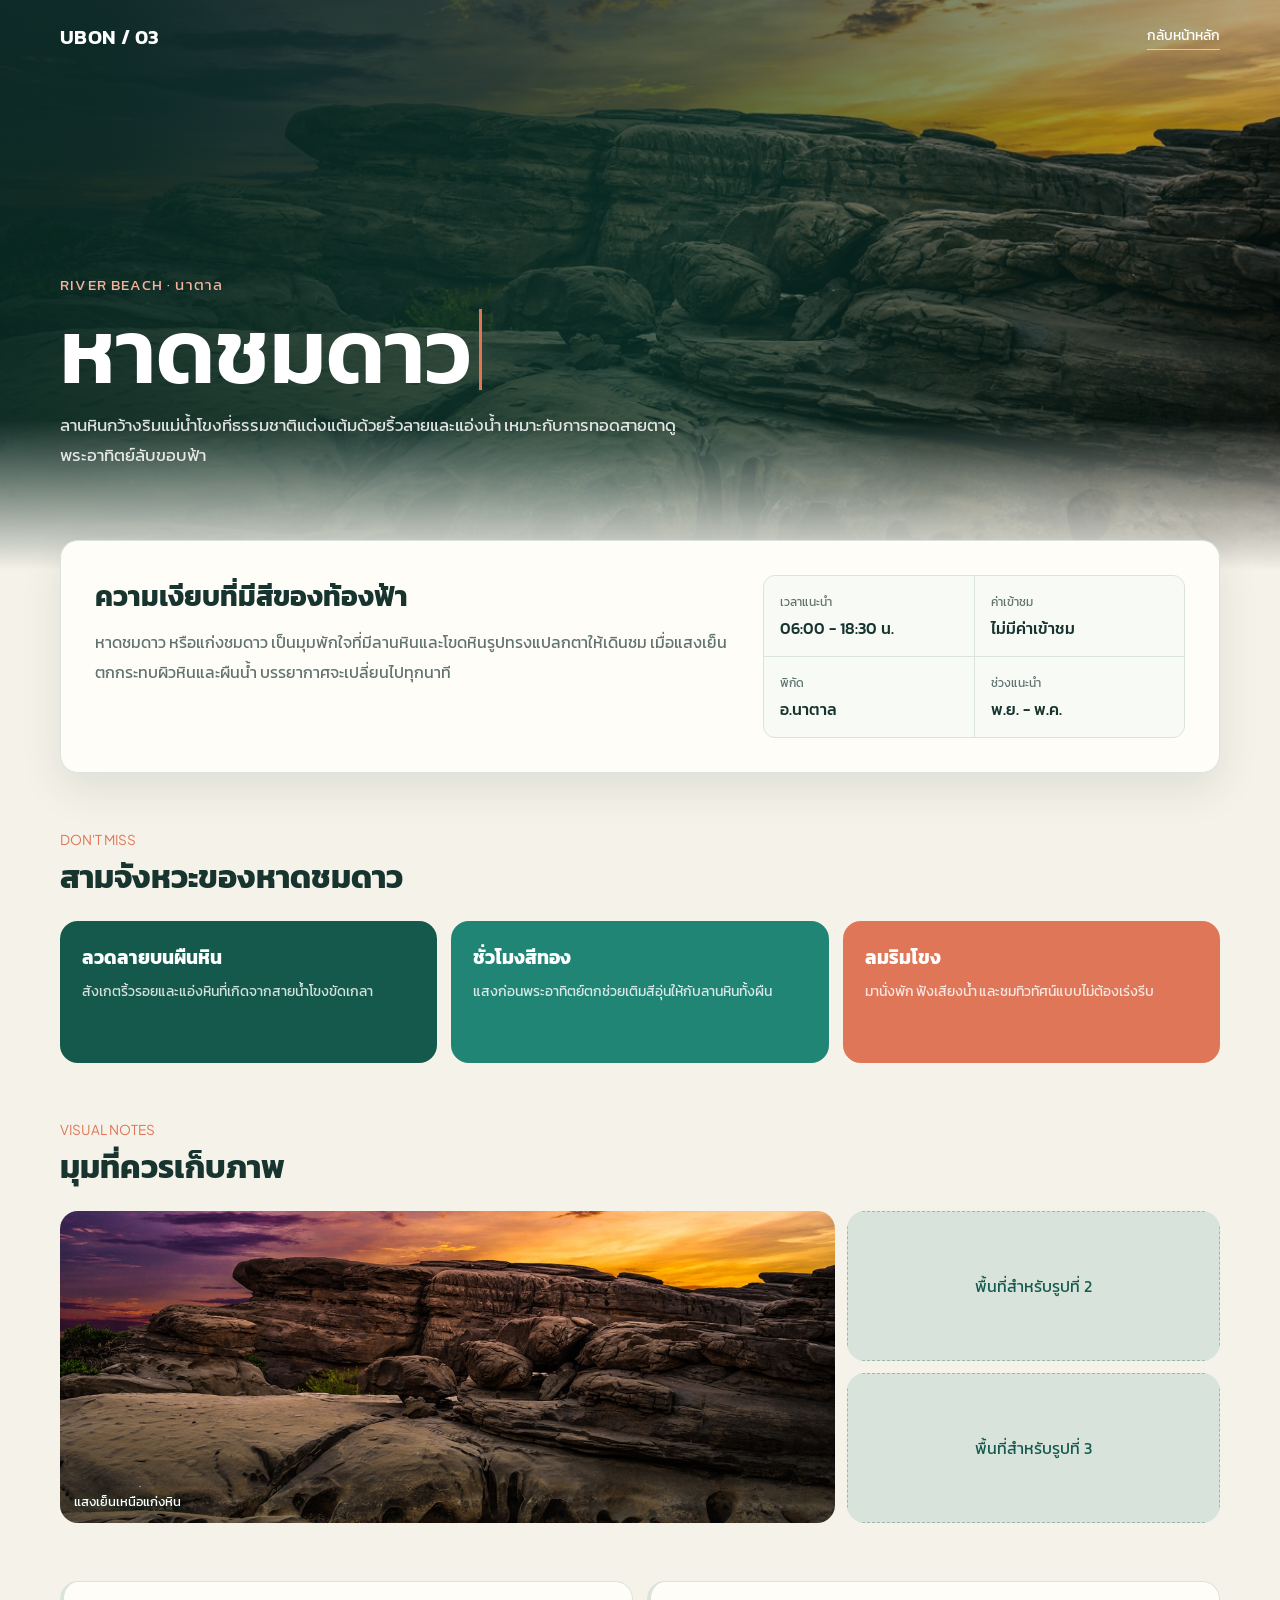
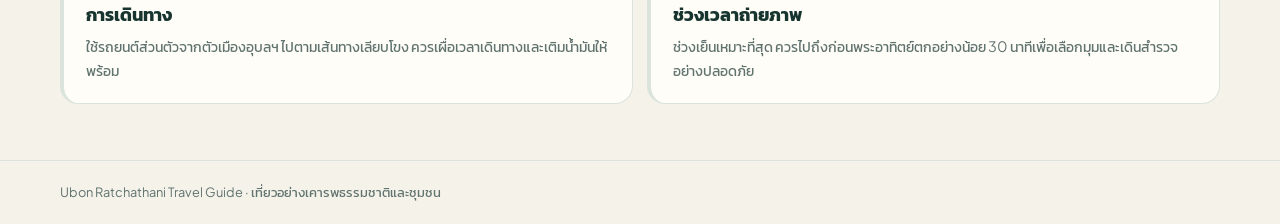
==== root/hatstar.html @ 01ad9f55 "fix: use standard folder for detail pages" ====
<!-- วิธีเพิ่มรูป: เปลี่ยนชื่อไฟล์ใน --hero-image สำหรับรูปใหญ่ด้านบน และเปลี่ยน src ของ img ใน .gallery สำหรับรูปแกลเลอรี -->
<!doctype html>
<html lang="th"><head><meta charset="UTF-8"><meta name="viewport" content="width=device-width, initial-scale=1.0"><title>หาดชมดาว | อุบลราชธานี</title><link rel="stylesheet" href="guide.css"></head>
<body style="--hero-image: url('../IMG/hatchostar.jpeg')"><header class="topbar"><div class="nav-brand">UBON / 03</div><a class="back-link" href="../index.html">กลับหน้าหลัก</a></header><section class="hero"><div class="hero-content"><div class="eyebrow">RIVER BEACH · นาตาล</div><h1>หาดชมดาว</h1><p class="hero-lead">ลานหินกว้างริมแม่น้ำโขงที่ธรรมชาติแต่งแต้มด้วยริ้วลายและแอ่งน้ำ เหมาะกับการทอดสายตาดูพระอาทิตย์ลับขอบฟ้า</p></div></section><main class="page"><section class="intro"><div><h2>ความเงียบที่มีสีของท้องฟ้า</h2><p>หาดชมดาว หรือแก่งชมดาว เป็นมุมพักใจที่มีลานหินและโขดหินรูปทรงแปลกตาให้เดินชม เมื่อแสงเย็นตกกระทบผิวหินและผืนน้ำ บรรยากาศจะเปลี่ยนไปทุกนาที</p></div><div class="facts"><div class="fact"><span>เวลาแนะนำ</span><strong>06:00 - 18:30 น.</strong></div><div class="fact"><span>ค่าเข้าชม</span><strong>ไม่มีค่าเข้าชม</strong></div><div class="fact"><span>พิกัด</span><strong>อ.นาตาล</strong></div><div class="fact"><span>ช่วงแนะนำ</span><strong>พ.ย. - พ.ค.</strong></div></div></section><section class="section"><div class="section-head"><div><div class="section-kicker">DON'T MISS</div><h2>สามจังหวะของหาดชมดาว</h2></div></div><div class="highlight-grid"><article class="highlight"><h3>ลวดลายบนผืนหิน</h3><p>สังเกตริ้วรอยและแอ่งหินที่เกิดจากสายน้ำโขงขัดเกลา</p></article><article class="highlight"><h3>ชั่วโมงสีทอง</h3><p>แสงก่อนพระอาทิตย์ตกช่วยเติมสีอุ่นให้กับลานหินทั้งผืน</p></article><article class="highlight"><h3>ลมริมโขง</h3><p>มานั่งพัก ฟังเสียงน้ำ และชมทิวทัศน์แบบไม่ต้องเร่งรีบ</p></article></div></section><section class="section"><div class="section-head"><div><div class="section-kicker">VISUAL NOTES</div><h2>มุมที่ควรเก็บภาพ</h2></div></div><div class="gallery"><div class="photo"><img src="../IMG/hatchostar.jpeg" alt="หาดชมดาว"><span class="caption">แสงเย็นเหนือแก่งหิน</span></div><div class="photo"><div class="photo-placeholder">พื้นที่สำหรับรูปที่ 2</div></div><div class="photo"><div class="photo-placeholder">พื้นที่สำหรับรูปที่ 3</div></div></div></section><section class="section tips"><article class="tip"><h3>การเดินทาง</h3><p>ใช้รถยนต์ส่วนตัวจากตัวเมืองอุบลฯ ไปตามเส้นทางเลียบโขง ควรเผื่อเวลาเดินทางและเติมน้ำมันให้พร้อม</p></article><article class="tip"><h3>ช่วงเวลาถ่ายภาพ</h3><p>ช่วงเย็นเหมาะที่สุด ควรไปถึงก่อนพระอาทิตย์ตกอย่างน้อย 30 นาทีเพื่อเลือกมุมและเดินสำรวจอย่างปลอดภัย</p></article></section></main><footer>Ubon Ratchathani Travel Guide · เที่ยวอย่างเคารพธรรมชาติและชุมชน</footer></body></html>
---- root/guide.css ----
@import url('https://fonts.googleapis.com/css2?family=Kanit:wght@400;500;600;700&family=Plus+Jakarta+Sans:wght@400;500;600;700&display=swap');

:root {
  --ink: #17342f;
  --muted: #60736f;
  --forest: #14594c;
  --teal: #218575;
  --coral: #df7658;
  --paper: #f5f2e9;
  --line: #dbe4dc;
  --white: #fffdf8;
  --radius: 18px;
}

* { box-sizing: border-box; }
html { scroll-behavior: smooth; }
body {
  margin: 0;
  color: var(--ink);
  background: var(--paper);
  font-family: 'Plus Jakarta Sans', 'Kanit', sans-serif;
}
h1, h2, h3, p { margin-top: 0; }
h1, h2, h3, .eyebrow, .nav-brand, .stat strong { font-family: 'Kanit', sans-serif; }
a { color: inherit; }
.topbar {
  position: absolute; z-index: 2; top: 0; left: 0; width: 100%;
  display: flex; justify-content: space-between; align-items: center;
  padding: 22px max(22px, calc((100% - 1160px) / 2)); color: white;
}
.nav-brand { font-size: 1.25rem; font-weight: 600; letter-spacing: .02em; }
.back-link { text-decoration: none; font-size: .9rem; border-bottom: 1px solid rgba(255,255,255,.55); padding-bottom: 3px; }
.back-link { transition: color .25s ease, border-color .25s ease, transform .25s ease; }
.back-link:hover { color: #f4b29b; border-color: #f4b29b; transform: translateX(-4px); }
.hero {
  min-height: 570px; display: grid; align-items: end; position: relative; overflow: hidden;
  /* เปลี่ยนรูปใหญ่ด้านบนได้ที่ style="--hero-image: url('../IMG/ชื่อไฟล์ของคุณ')" ใน body ของแต่ละหน้า */
  background: linear-gradient(110deg, rgba(9,42,35,.92) 8%, rgba(10,62,52,.66) 52%, rgba(18,57,48,.12)), var(--hero-image) center/cover;
}
.hero::after { content: ''; position: absolute; inset: auto 0 0; height: 150px; background: linear-gradient(transparent, var(--paper)); }
.hero-content { position: relative; z-index: 1; width: min(1160px, calc(100% - 44px)); margin: 0 auto; padding: 80px 0 100px; color: white; }
.eyebrow { color: #f4b29b; font-size: .92rem; letter-spacing: .08em; margin-bottom: 12px; }
.hero h1 { max-width: 760px; margin-bottom: 14px; font-size: clamp(2.8rem, 7vw, 5.7rem); line-height: .98; font-weight: 600; }
.hero h1 {
  position: relative;
  width: fit-content;
  max-width: 100%;
  overflow: hidden;
  animation: type-title 2.2s steps(24, end) both;
}
.hero h1::after {
  content: '';
  display: inline-block;
  width: 3px;
  height: .9em;
  margin-left: 8px;
  vertical-align: -.08em;
  background: var(--coral);
  animation: blink-cursor .75s steps(1, end) infinite;
}
.hero-lead { max-width: 670px; margin-bottom: 0; font-size: 1.05rem; line-height: 1.8; color: rgba(255,255,255,.86); }
.page { width: min(1160px, calc(100% - 44px)); margin: -30px auto 0; position: relative; z-index: 2; padding-bottom: 56px; }
.intro { display: grid; grid-template-columns: 1.2fr .8fr; gap: 36px; padding: 34px; background: var(--white); border: 1px solid var(--line); border-radius: var(--radius); box-shadow: 0 16px 40px rgba(29,58,48,.1); }
.intro h2 { font-size: 1.75rem; margin-bottom: 10px; }
.intro p { color: var(--muted); line-height: 1.85; margin-bottom: 0; }
.facts { display: grid; grid-template-columns: 1fr 1fr; gap: 1px; background: var(--line); border: 1px solid var(--line); border-radius: 12px; overflow: hidden; }
.fact { background: #f8faf5; padding: 16px; }
.fact { transition: background .25s ease, transform .25s ease; }
.fact:hover { background: #fff8eb; transform: scale(1.035); position: relative; z-index: 1; }
.fact span { display: block; color: var(--muted); font-size: .77rem; margin-bottom: 5px; }
.fact strong { font-family: 'Kanit', sans-serif; font-size: 1rem; font-weight: 500; }
.section { padding: 58px 0 0; }
.section-head { display: flex; justify-content: space-between; align-items: end; gap: 20px; margin-bottom: 20px; }
.section h2 { font-size: 2rem; margin-bottom: 0; }
.section-kicker { color: var(--coral); font-size: .85rem; margin-bottom: 5px; }
.highlight-grid { display: grid; grid-template-columns: repeat(3, 1fr); gap: 14px; }
.highlight { min-height: 142px; padding: 22px; background: var(--forest); color: white; border-radius: var(--radius); }
.highlight:nth-child(2) { background: var(--teal); }
.highlight:nth-child(3) { background: var(--coral); }
.highlight { transition: transform .3s ease, box-shadow .3s ease, filter .3s ease; }
.highlight:hover { transform: translateY(-8px) rotate(-1deg); box-shadow: 0 16px 26px rgba(20, 65, 54, .2); filter: saturate(1.12); }
.highlight h3 { font-size: 1.18rem; margin-bottom: 8px; }
.highlight p { color: rgba(255,255,255,.82); font-size: .9rem; line-height: 1.65; margin-bottom: 0; }
.gallery { display: grid; grid-template-columns: 1.35fr .65fr; grid-template-rows: 150px 150px; gap: 12px; }
.photo { position: relative; overflow: hidden; background: #d8e3dc; border-radius: var(--radius); }
.photo:first-child { grid-row: 1 / 3; }
.photo img { width: 100%; height: 100%; display: block; object-fit: cover; }
.photo::after { content: 'ดูภาพ'; position: absolute; inset: auto 14px 12px auto; padding: 5px 10px; border-radius: 999px; color: white; background: rgba(20, 89, 76, .82); font-size: .72rem; opacity: 0; transform: translateY(8px); transition: opacity .3s ease, transform .3s ease; }
.photo:hover::after { opacity: 1; transform: translateY(0); }
.photo:hover img { transform: scale(1.08); transition: transform .6s ease; }
/* ช่อง .photo-placeholder เป็นช่องสำรอง: วาง <img src="../IMG/ชื่อไฟล์" alt="คำอธิบาย"> แทนข้อความด้านในได้ */
.photo-placeholder { display: grid; place-items: center; height: 100%; min-height: 120px; color: var(--forest); border: 1px dashed #9cb8ad; font-family: 'Kanit', sans-serif; }
.caption { position: absolute; bottom: 12px; left: 14px; color: white; font-size: .8rem; text-shadow: 0 1px 8px #183b32; }
.tips { display: grid; grid-template-columns: repeat(2, 1fr); gap: 14px; }
.tip { background: var(--white); border-left: 4px solid var(--coral); padding: 20px 22px; border: 1px solid var(--line); border-left-width: 4px; border-radius: var(--radius); }
.tip h3 { margin-bottom: 6px; font-size: 1.1rem; }
.tip p { margin-bottom: 0; color: var(--muted); font-size: .9rem; line-height: 1.7; }
.tip { transition: transform .3s ease, box-shadow .3s ease, border-color .3s ease; }
.tip:hover { transform: translateY(-6px); box-shadow: 0 14px 26px rgba(29,58,48,.12); border-color: #c1d2c5; }
footer { border-top: 1px solid var(--line); padding: 22px max(22px, calc((100% - 1160px) / 2)); color: var(--muted); font-size: .8rem; }
@keyframes type-title {
  from { max-width: 0; opacity: .35; }
  to { max-width: 100%; opacity: 1; }
}
@keyframes blink-cursor {
  0%, 45% { opacity: 1; }
  46%, 100% { opacity: 0; }
}
@media (prefers-reduced-motion: reduce) {
  html { scroll-behavior: auto; }
  .hero h1, .hero h1::after, .back-link, .fact, .highlight, .photo img, .photo::after, .tip { animation: none; transition: none; }
}
@media (max-width: 700px) {
  .topbar { padding: 18px 22px; }
  .hero { min-height: 520px; }
  .hero-content { padding-bottom: 78px; }
  .page { width: min(100% - 28px, 1160px); margin-top: -22px; }
  .intro, .tips { grid-template-columns: 1fr; padding: 24px; }
  .highlight-grid { grid-template-columns: 1fr; }
  .gallery { grid-template-columns: 1fr 1fr; grid-template-rows: 190px 120px; }
  .photo:first-child { grid-row: 1; grid-column: 1 / 3; }
  .section { padding-top: 42px; }
}
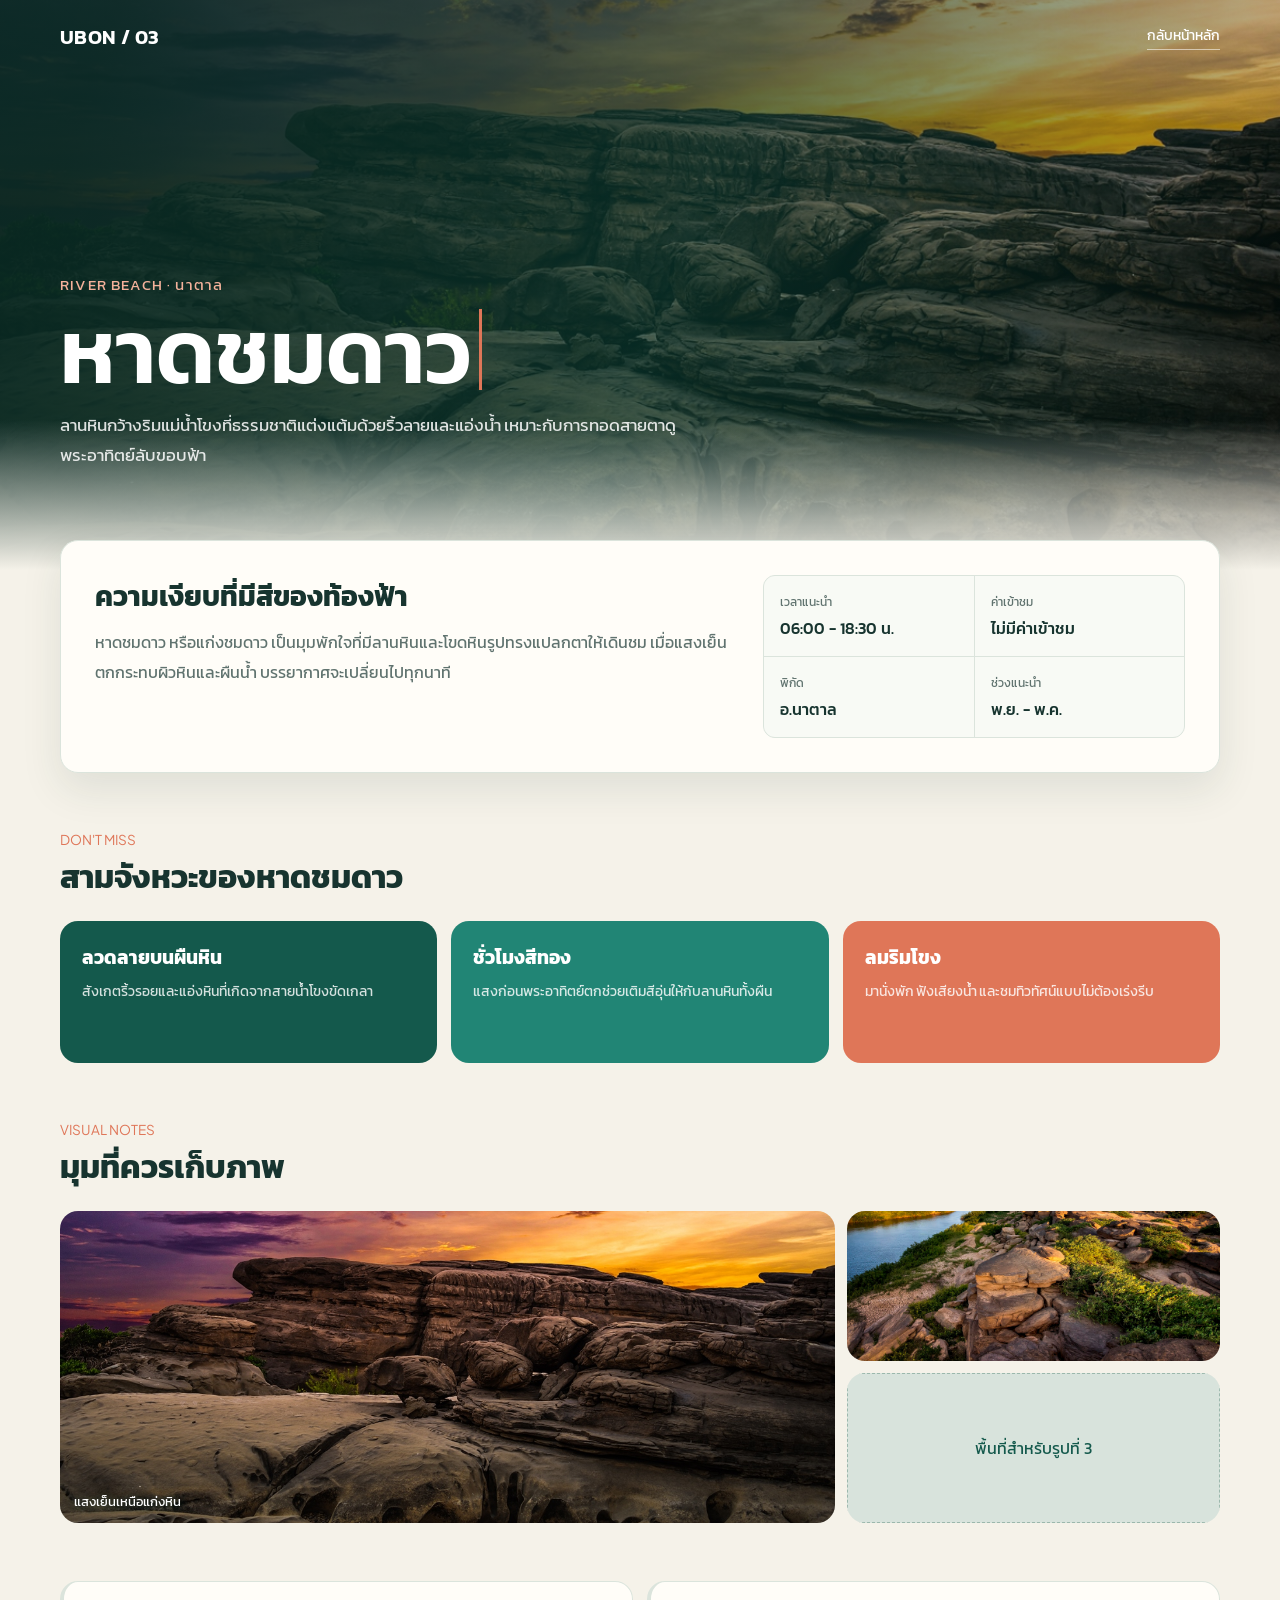
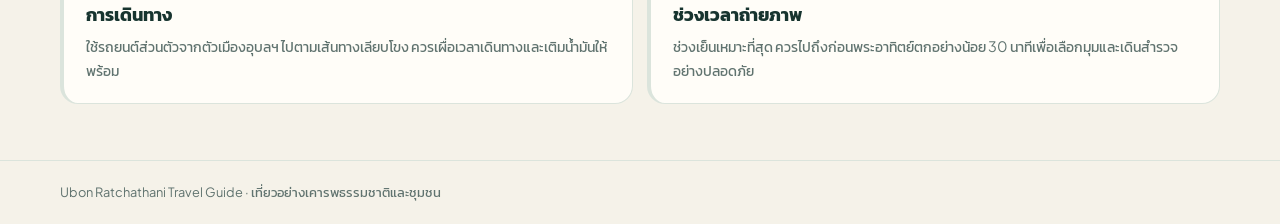
==== commit 2af0ec81: "Improve Ubon travel guide experience" ====
--- a/root/hatstar.html
+++ b/root/hatstar.html
@@ -1,4 +1,4 @@
 <!-- วิธีเพิ่มรูป: เปลี่ยนชื่อไฟล์ใน --hero-image สำหรับรูปใหญ่ด้านบน และเปลี่ยน src ของ img ใน .gallery สำหรับรูปแกลเลอรี -->
 <!doctype html>
 <html lang="th"><head><meta charset="UTF-8"><meta name="viewport" content="width=device-width, initial-scale=1.0"><title>หาดชมดาว | อุบลราชธานี</title><link rel="stylesheet" href="guide.css"></head>
-<body style="--hero-image: url('../IMG/hatchostar.jpeg')"><header class="topbar"><div class="nav-brand">UBON / 03</div><a class="back-link" href="../index.html">กลับหน้าหลัก</a></header><section class="hero"><div class="hero-content"><div class="eyebrow">RIVER BEACH · นาตาล</div><h1>หาดชมดาว</h1><p class="hero-lead">ลานหินกว้างริมแม่น้ำโขงที่ธรรมชาติแต่งแต้มด้วยริ้วลายและแอ่งน้ำ เหมาะกับการทอดสายตาดูพระอาทิตย์ลับขอบฟ้า</p></div></section><main class="page"><section class="intro"><div><h2>ความเงียบที่มีสีของท้องฟ้า</h2><p>หาดชมดาว หรือแก่งชมดาว เป็นมุมพักใจที่มีลานหินและโขดหินรูปทรงแปลกตาให้เดินชม เมื่อแสงเย็นตกกระทบผิวหินและผืนน้ำ บรรยากาศจะเปลี่ยนไปทุกนาที</p></div><div class="facts"><div class="fact"><span>เวลาแนะนำ</span><strong>06:00 - 18:30 น.</strong></div><div class="fact"><span>ค่าเข้าชม</span><strong>ไม่มีค่าเข้าชม</strong></div><div class="fact"><span>พิกัด</span><strong>อ.นาตาล</strong></div><div class="fact"><span>ช่วงแนะนำ</span><strong>พ.ย. - พ.ค.</strong></div></div></section><section class="section"><div class="section-head"><div><div class="section-kicker">DON'T MISS</div><h2>สามจังหวะของหาดชมดาว</h2></div></div><div class="highlight-grid"><article class="highlight"><h3>ลวดลายบนผืนหิน</h3><p>สังเกตริ้วรอยและแอ่งหินที่เกิดจากสายน้ำโขงขัดเกลา</p></article><article class="highlight"><h3>ชั่วโมงสีทอง</h3><p>แสงก่อนพระอาทิตย์ตกช่วยเติมสีอุ่นให้กับลานหินทั้งผืน</p></article><article class="highlight"><h3>ลมริมโขง</h3><p>มานั่งพัก ฟังเสียงน้ำ และชมทิวทัศน์แบบไม่ต้องเร่งรีบ</p></article></div></section><section class="section"><div class="section-head"><div><div class="section-kicker">VISUAL NOTES</div><h2>มุมที่ควรเก็บภาพ</h2></div></div><div class="gallery"><div class="photo"><img src="../IMG/hatchostar.jpeg" alt="หาดชมดาว"><span class="caption">แสงเย็นเหนือแก่งหิน</span></div><div class="photo"><div class="photo-placeholder">พื้นที่สำหรับรูปที่ 2</div></div><div class="photo"><div class="photo-placeholder">พื้นที่สำหรับรูปที่ 3</div></div></div></section><section class="section tips"><article class="tip"><h3>การเดินทาง</h3><p>ใช้รถยนต์ส่วนตัวจากตัวเมืองอุบลฯ ไปตามเส้นทางเลียบโขง ควรเผื่อเวลาเดินทางและเติมน้ำมันให้พร้อม</p></article><article class="tip"><h3>ช่วงเวลาถ่ายภาพ</h3><p>ช่วงเย็นเหมาะที่สุด ควรไปถึงก่อนพระอาทิตย์ตกอย่างน้อย 30 นาทีเพื่อเลือกมุมและเดินสำรวจอย่างปลอดภัย</p></article></section></main><footer>Ubon Ratchathani Travel Guide · เที่ยวอย่างเคารพธรรมชาติและชุมชน</footer></body></html>+<body style="--hero-image: url('../IMG/hatchostar.jpeg')"><header class="topbar"><div class="nav-brand">UBON / 03</div><a class="back-link" href="../index.html">กลับหน้าหลัก</a></header><section class="hero"><div class="hero-content"><div class="eyebrow">RIVER BEACH · นาตาล</div><h1>หาดชมดาว</h1><p class="hero-lead">ลานหินกว้างริมแม่น้ำโขงที่ธรรมชาติแต่งแต้มด้วยริ้วลายและแอ่งน้ำ เหมาะกับการทอดสายตาดูพระอาทิตย์ลับขอบฟ้า</p></div></section><main class="page"><section class="intro"><div><h2>ความเงียบที่มีสีของท้องฟ้า</h2><p>หาดชมดาว หรือแก่งชมดาว เป็นมุมพักใจที่มีลานหินและโขดหินรูปทรงแปลกตาให้เดินชม เมื่อแสงเย็นตกกระทบผิวหินและผืนน้ำ บรรยากาศจะเปลี่ยนไปทุกนาที</p></div><div class="facts"><div class="fact"><span>เวลาแนะนำ</span><strong>06:00 - 18:30 น.</strong></div><div class="fact"><span>ค่าเข้าชม</span><strong>ไม่มีค่าเข้าชม</strong></div><div class="fact"><span>พิกัด</span><strong>อ.นาตาล</strong></div><div class="fact"><span>ช่วงแนะนำ</span><strong>พ.ย. - พ.ค.</strong></div></div></section><section class="section"><div class="section-head"><div><div class="section-kicker">DON'T MISS</div><h2>สามจังหวะของหาดชมดาว</h2></div></div><div class="highlight-grid"><article class="highlight"><h3>ลวดลายบนผืนหิน</h3><p>สังเกตริ้วรอยและแอ่งหินที่เกิดจากสายน้ำโขงขัดเกลา</p></article><article class="highlight"><h3>ชั่วโมงสีทอง</h3><p>แสงก่อนพระอาทิตย์ตกช่วยเติมสีอุ่นให้กับลานหินทั้งผืน</p></article><article class="highlight"><h3>ลมริมโขง</h3><p>มานั่งพัก ฟังเสียงน้ำ และชมทิวทัศน์แบบไม่ต้องเร่งรีบ</p></article></div></section><section class="section"><div class="section-head"><div><div class="section-kicker">VISUAL NOTES</div><h2>มุมที่ควรเก็บภาพ</h2></div></div><div class="gallery"><div class="photo"><img src="../IMG/hatchostar.jpeg" alt="หาดชมดาว"><span class="caption">แสงเย็นเหนือแก่งหิน</span></div><div class="photo"><img src="../IMG/hat-chom-dao-commons.jpg" alt="หาดชมดาวมุมเพิ่มเติม"></div><div class="photo"><div class="photo-placeholder">พื้นที่สำหรับรูปที่ 3</div></div></div></section><section class="section tips"><article class="tip"><h3>การเดินทาง</h3><p>ใช้รถยนต์ส่วนตัวจากตัวเมืองอุบลฯ ไปตามเส้นทางเลียบโขง ควรเผื่อเวลาเดินทางและเติมน้ำมันให้พร้อม</p></article><article class="tip"><h3>ช่วงเวลาถ่ายภาพ</h3><p>ช่วงเย็นเหมาะที่สุด ควรไปถึงก่อนพระอาทิตย์ตกอย่างน้อย 30 นาทีเพื่อเลือกมุมและเดินสำรวจอย่างปลอดภัย</p></article></section></main><footer>Ubon Ratchathani Travel Guide · เที่ยวอย่างเคารพธรรมชาติและชุมชน</footer><script>const lightbox = document.createElement('div'); lightbox.className = 'lightbox'; lightbox.innerHTML = '<button class="lightbox-close" type="button" aria-label="ปิดภาพ">×</button><img alt="">'; document.body.append(lightbox); const lightboxImage = lightbox.querySelector('img'); const closeLightbox = () => lightbox.classList.remove('is-open'); document.querySelectorAll('.photo img').forEach((image) => { image.parentElement.addEventListener('click', () => { lightboxImage.src = image.src; lightboxImage.alt = image.alt; lightbox.classList.add('is-open'); }); }); lightbox.addEventListener('click', (event) => { if (event.target === lightbox || event.target.classList.contains('lightbox-close')) closeLightbox(); }); document.addEventListener('keydown', (event) => { if (event.key === 'Escape') closeLightbox(); });</script></body></html>
--- a/root/guide.css
+++ b/root/guide.css
@@ -45,8 +45,7 @@
   position: relative;
   width: fit-content;
   max-width: 100%;
-  overflow: hidden;
-  animation: type-title 2.2s steps(24, end) both;
+  animation: title-enter .8s ease-out both;
 }
 .hero h1::after {
   content: '';
@@ -82,12 +81,17 @@
 .highlight h3 { font-size: 1.18rem; margin-bottom: 8px; }
 .highlight p { color: rgba(255,255,255,.82); font-size: .9rem; line-height: 1.65; margin-bottom: 0; }
 .gallery { display: grid; grid-template-columns: 1.35fr .65fr; grid-template-rows: 150px 150px; gap: 12px; }
-.photo { position: relative; overflow: hidden; background: #d8e3dc; border-radius: var(--radius); }
+.photo { position: relative; overflow: hidden; background: #d8e3dc; border-radius: var(--radius); cursor: zoom-in; }
 .photo:first-child { grid-row: 1 / 3; }
 .photo img { width: 100%; height: 100%; display: block; object-fit: cover; }
 .photo::after { content: 'ดูภาพ'; position: absolute; inset: auto 14px 12px auto; padding: 5px 10px; border-radius: 999px; color: white; background: rgba(20, 89, 76, .82); font-size: .72rem; opacity: 0; transform: translateY(8px); transition: opacity .3s ease, transform .3s ease; }
 .photo:hover::after { opacity: 1; transform: translateY(0); }
 .photo:hover img { transform: scale(1.08); transition: transform .6s ease; }
+.lightbox { position: fixed; inset: 0; z-index: 20; display: grid; place-items: center; padding: 24px; background: rgba(5, 25, 21, .88); opacity: 0; pointer-events: none; transition: opacity .25s ease; }
+.lightbox.is-open { opacity: 1; pointer-events: auto; }
+.lightbox img { max-width: min(1100px, 92vw); max-height: 84vh; border-radius: 12px; box-shadow: 0 24px 70px rgba(0, 0, 0, .4); object-fit: contain; }
+.lightbox-close { position: absolute; top: 22px; right: 26px; width: 42px; height: 42px; border: 1px solid rgba(255,255,255,.45); border-radius: 50%; background: rgba(0,0,0,.2); color: white; cursor: pointer; font-size: 1.5rem; line-height: 1; }
+.lightbox-close:hover { background: rgba(255,255,255,.18); }
 /* ช่อง .photo-placeholder เป็นช่องสำรอง: วาง <img src="../IMG/ชื่อไฟล์" alt="คำอธิบาย"> แทนข้อความด้านในได้ */
 .photo-placeholder { display: grid; place-items: center; height: 100%; min-height: 120px; color: var(--forest); border: 1px dashed #9cb8ad; font-family: 'Kanit', sans-serif; }
 .caption { position: absolute; bottom: 12px; left: 14px; color: white; font-size: .8rem; text-shadow: 0 1px 8px #183b32; }
@@ -98,9 +102,9 @@
 .tip { transition: transform .3s ease, box-shadow .3s ease, border-color .3s ease; }
 .tip:hover { transform: translateY(-6px); box-shadow: 0 14px 26px rgba(29,58,48,.12); border-color: #c1d2c5; }
 footer { border-top: 1px solid var(--line); padding: 22px max(22px, calc((100% - 1160px) / 2)); color: var(--muted); font-size: .8rem; }
-@keyframes type-title {
-  from { max-width: 0; opacity: .35; }
-  to { max-width: 100%; opacity: 1; }
+@keyframes title-enter {
+  from { opacity: 0; transform: translateY(12px); }
+  to { opacity: 1; transform: translateY(0); }
 }
 @keyframes blink-cursor {
   0%, 45% { opacity: 1; }
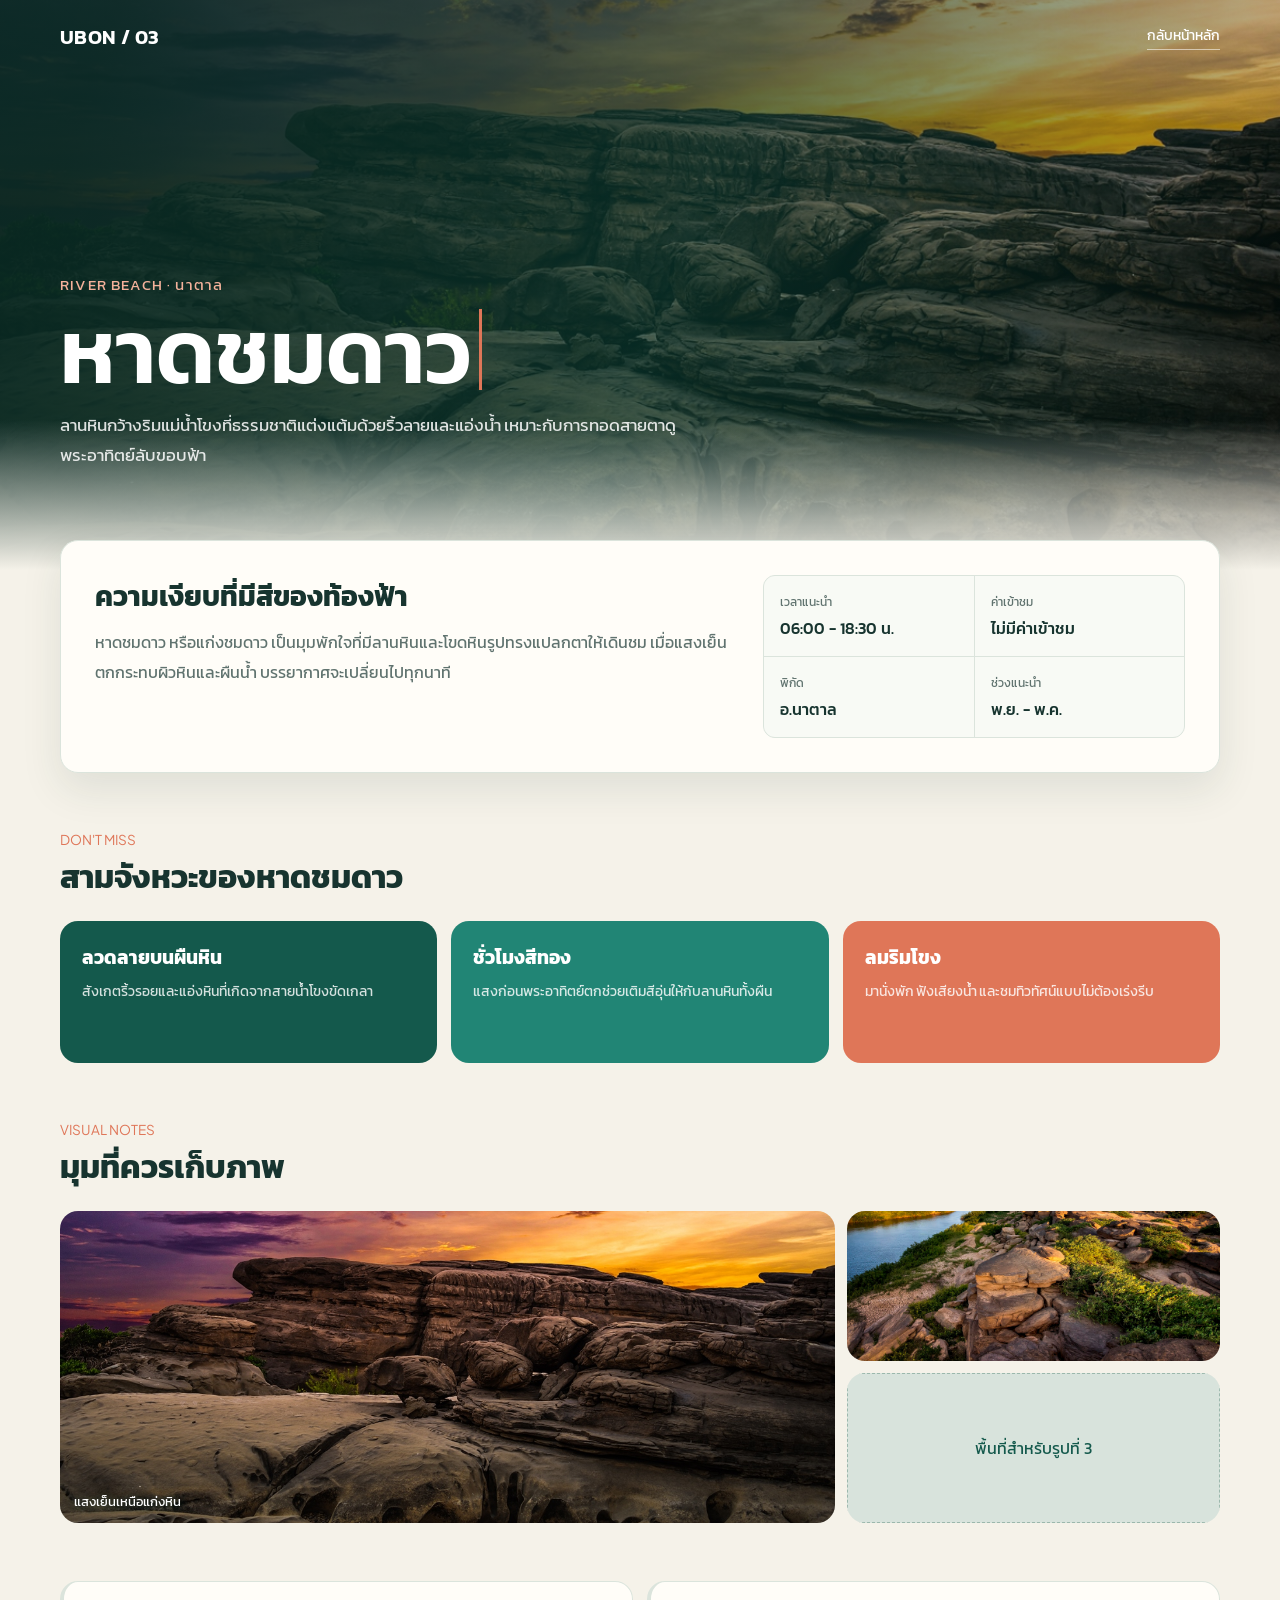
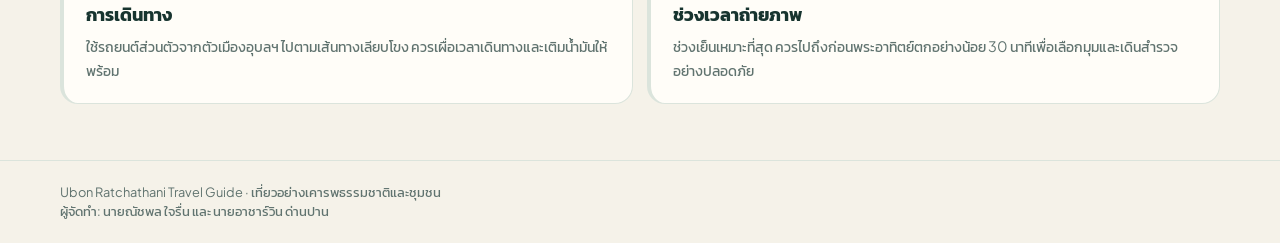
==== commit eb9d666c: "Add author footer to travel guide pages" ====
--- a/root/hatstar.html
+++ b/root/hatstar.html
@@ -1,4 +1,4 @@
 <!-- วิธีเพิ่มรูป: เปลี่ยนชื่อไฟล์ใน --hero-image สำหรับรูปใหญ่ด้านบน และเปลี่ยน src ของ img ใน .gallery สำหรับรูปแกลเลอรี -->
 <!doctype html>
 <html lang="th"><head><meta charset="UTF-8"><meta name="viewport" content="width=device-width, initial-scale=1.0"><title>หาดชมดาว | อุบลราชธานี</title><link rel="stylesheet" href="guide.css"></head>
-<body style="--hero-image: url('../IMG/hatchostar.jpeg')"><header class="topbar"><div class="nav-brand">UBON / 03</div><a class="back-link" href="../index.html">กลับหน้าหลัก</a></header><section class="hero"><div class="hero-content"><div class="eyebrow">RIVER BEACH · นาตาล</div><h1>หาดชมดาว</h1><p class="hero-lead">ลานหินกว้างริมแม่น้ำโขงที่ธรรมชาติแต่งแต้มด้วยริ้วลายและแอ่งน้ำ เหมาะกับการทอดสายตาดูพระอาทิตย์ลับขอบฟ้า</p></div></section><main class="page"><section class="intro"><div><h2>ความเงียบที่มีสีของท้องฟ้า</h2><p>หาดชมดาว หรือแก่งชมดาว เป็นมุมพักใจที่มีลานหินและโขดหินรูปทรงแปลกตาให้เดินชม เมื่อแสงเย็นตกกระทบผิวหินและผืนน้ำ บรรยากาศจะเปลี่ยนไปทุกนาที</p></div><div class="facts"><div class="fact"><span>เวลาแนะนำ</span><strong>06:00 - 18:30 น.</strong></div><div class="fact"><span>ค่าเข้าชม</span><strong>ไม่มีค่าเข้าชม</strong></div><div class="fact"><span>พิกัด</span><strong>อ.นาตาล</strong></div><div class="fact"><span>ช่วงแนะนำ</span><strong>พ.ย. - พ.ค.</strong></div></div></section><section class="section"><div class="section-head"><div><div class="section-kicker">DON'T MISS</div><h2>สามจังหวะของหาดชมดาว</h2></div></div><div class="highlight-grid"><article class="highlight"><h3>ลวดลายบนผืนหิน</h3><p>สังเกตริ้วรอยและแอ่งหินที่เกิดจากสายน้ำโขงขัดเกลา</p></article><article class="highlight"><h3>ชั่วโมงสีทอง</h3><p>แสงก่อนพระอาทิตย์ตกช่วยเติมสีอุ่นให้กับลานหินทั้งผืน</p></article><article class="highlight"><h3>ลมริมโขง</h3><p>มานั่งพัก ฟังเสียงน้ำ และชมทิวทัศน์แบบไม่ต้องเร่งรีบ</p></article></div></section><section class="section"><div class="section-head"><div><div class="section-kicker">VISUAL NOTES</div><h2>มุมที่ควรเก็บภาพ</h2></div></div><div class="gallery"><div class="photo"><img src="../IMG/hatchostar.jpeg" alt="หาดชมดาว"><span class="caption">แสงเย็นเหนือแก่งหิน</span></div><div class="photo"><img src="../IMG/hat-chom-dao-commons.jpg" alt="หาดชมดาวมุมเพิ่มเติม"></div><div class="photo"><div class="photo-placeholder">พื้นที่สำหรับรูปที่ 3</div></div></div></section><section class="section tips"><article class="tip"><h3>การเดินทาง</h3><p>ใช้รถยนต์ส่วนตัวจากตัวเมืองอุบลฯ ไปตามเส้นทางเลียบโขง ควรเผื่อเวลาเดินทางและเติมน้ำมันให้พร้อม</p></article><article class="tip"><h3>ช่วงเวลาถ่ายภาพ</h3><p>ช่วงเย็นเหมาะที่สุด ควรไปถึงก่อนพระอาทิตย์ตกอย่างน้อย 30 นาทีเพื่อเลือกมุมและเดินสำรวจอย่างปลอดภัย</p></article></section></main><footer>Ubon Ratchathani Travel Guide · เที่ยวอย่างเคารพธรรมชาติและชุมชน</footer><script>const lightbox = document.createElement('div'); lightbox.className = 'lightbox'; lightbox.innerHTML = '<button class="lightbox-close" type="button" aria-label="ปิดภาพ">×</button><img alt="">'; document.body.append(lightbox); const lightboxImage = lightbox.querySelector('img'); const closeLightbox = () => lightbox.classList.remove('is-open'); document.querySelectorAll('.photo img').forEach((image) => { image.parentElement.addEventListener('click', () => { lightboxImage.src = image.src; lightboxImage.alt = image.alt; lightbox.classList.add('is-open'); }); }); lightbox.addEventListener('click', (event) => { if (event.target === lightbox || event.target.classList.contains('lightbox-close')) closeLightbox(); }); document.addEventListener('keydown', (event) => { if (event.key === 'Escape') closeLightbox(); });</script></body></html>+<body style="--hero-image: url('../IMG/hatchostar.jpeg')"><header class="topbar"><div class="nav-brand">UBON / 03</div><a class="back-link" href="../index.html">กลับหน้าหลัก</a></header><section class="hero"><div class="hero-content"><div class="eyebrow">RIVER BEACH · นาตาล</div><h1>หาดชมดาว</h1><p class="hero-lead">ลานหินกว้างริมแม่น้ำโขงที่ธรรมชาติแต่งแต้มด้วยริ้วลายและแอ่งน้ำ เหมาะกับการทอดสายตาดูพระอาทิตย์ลับขอบฟ้า</p></div></section><main class="page"><section class="intro"><div><h2>ความเงียบที่มีสีของท้องฟ้า</h2><p>หาดชมดาว หรือแก่งชมดาว เป็นมุมพักใจที่มีลานหินและโขดหินรูปทรงแปลกตาให้เดินชม เมื่อแสงเย็นตกกระทบผิวหินและผืนน้ำ บรรยากาศจะเปลี่ยนไปทุกนาที</p></div><div class="facts"><div class="fact"><span>เวลาแนะนำ</span><strong>06:00 - 18:30 น.</strong></div><div class="fact"><span>ค่าเข้าชม</span><strong>ไม่มีค่าเข้าชม</strong></div><div class="fact"><span>พิกัด</span><strong>อ.นาตาล</strong></div><div class="fact"><span>ช่วงแนะนำ</span><strong>พ.ย. - พ.ค.</strong></div></div></section><section class="section"><div class="section-head"><div><div class="section-kicker">DON'T MISS</div><h2>สามจังหวะของหาดชมดาว</h2></div></div><div class="highlight-grid"><article class="highlight"><h3>ลวดลายบนผืนหิน</h3><p>สังเกตริ้วรอยและแอ่งหินที่เกิดจากสายน้ำโขงขัดเกลา</p></article><article class="highlight"><h3>ชั่วโมงสีทอง</h3><p>แสงก่อนพระอาทิตย์ตกช่วยเติมสีอุ่นให้กับลานหินทั้งผืน</p></article><article class="highlight"><h3>ลมริมโขง</h3><p>มานั่งพัก ฟังเสียงน้ำ และชมทิวทัศน์แบบไม่ต้องเร่งรีบ</p></article></div></section><section class="section"><div class="section-head"><div><div class="section-kicker">VISUAL NOTES</div><h2>มุมที่ควรเก็บภาพ</h2></div></div><div class="gallery"><div class="photo"><img src="../IMG/hatchostar.jpeg" alt="หาดชมดาว"><span class="caption">แสงเย็นเหนือแก่งหิน</span></div><div class="photo"><img src="../IMG/hat-chom-dao-commons.jpg" alt="หาดชมดาวมุมเพิ่มเติม"></div><div class="photo"><div class="photo-placeholder">พื้นที่สำหรับรูปที่ 3</div></div></div></section><section class="section tips"><article class="tip"><h3>การเดินทาง</h3><p>ใช้รถยนต์ส่วนตัวจากตัวเมืองอุบลฯ ไปตามเส้นทางเลียบโขง ควรเผื่อเวลาเดินทางและเติมน้ำมันให้พร้อม</p></article><article class="tip"><h3>ช่วงเวลาถ่ายภาพ</h3><p>ช่วงเย็นเหมาะที่สุด ควรไปถึงก่อนพระอาทิตย์ตกอย่างน้อย 30 นาทีเพื่อเลือกมุมและเดินสำรวจอย่างปลอดภัย</p></article></section></main><footer>Ubon Ratchathani Travel Guide · เที่ยวอย่างเคารพธรรมชาติและชุมชน<br>ผู้จัดทำ: นายณัชพล ใจรื่น และ นายอาชาร์วิน ด่านปาน</footer><script>const lightbox = document.createElement('div'); lightbox.className = 'lightbox'; lightbox.innerHTML = '<button class="lightbox-close" type="button" aria-label="ปิดภาพ">×</button><img alt="">'; document.body.append(lightbox); const lightboxImage = lightbox.querySelector('img'); const closeLightbox = () => lightbox.classList.remove('is-open'); document.querySelectorAll('.photo img').forEach((image) => { image.parentElement.addEventListener('click', () => { lightboxImage.src = image.src; lightboxImage.alt = image.alt; lightbox.classList.add('is-open'); }); }); lightbox.addEventListener('click', (event) => { if (event.target === lightbox || event.target.classList.contains('lightbox-close')) closeLightbox(); }); document.addEventListener('keydown', (event) => { if (event.key === 'Escape') closeLightbox(); });</script></body></html>
